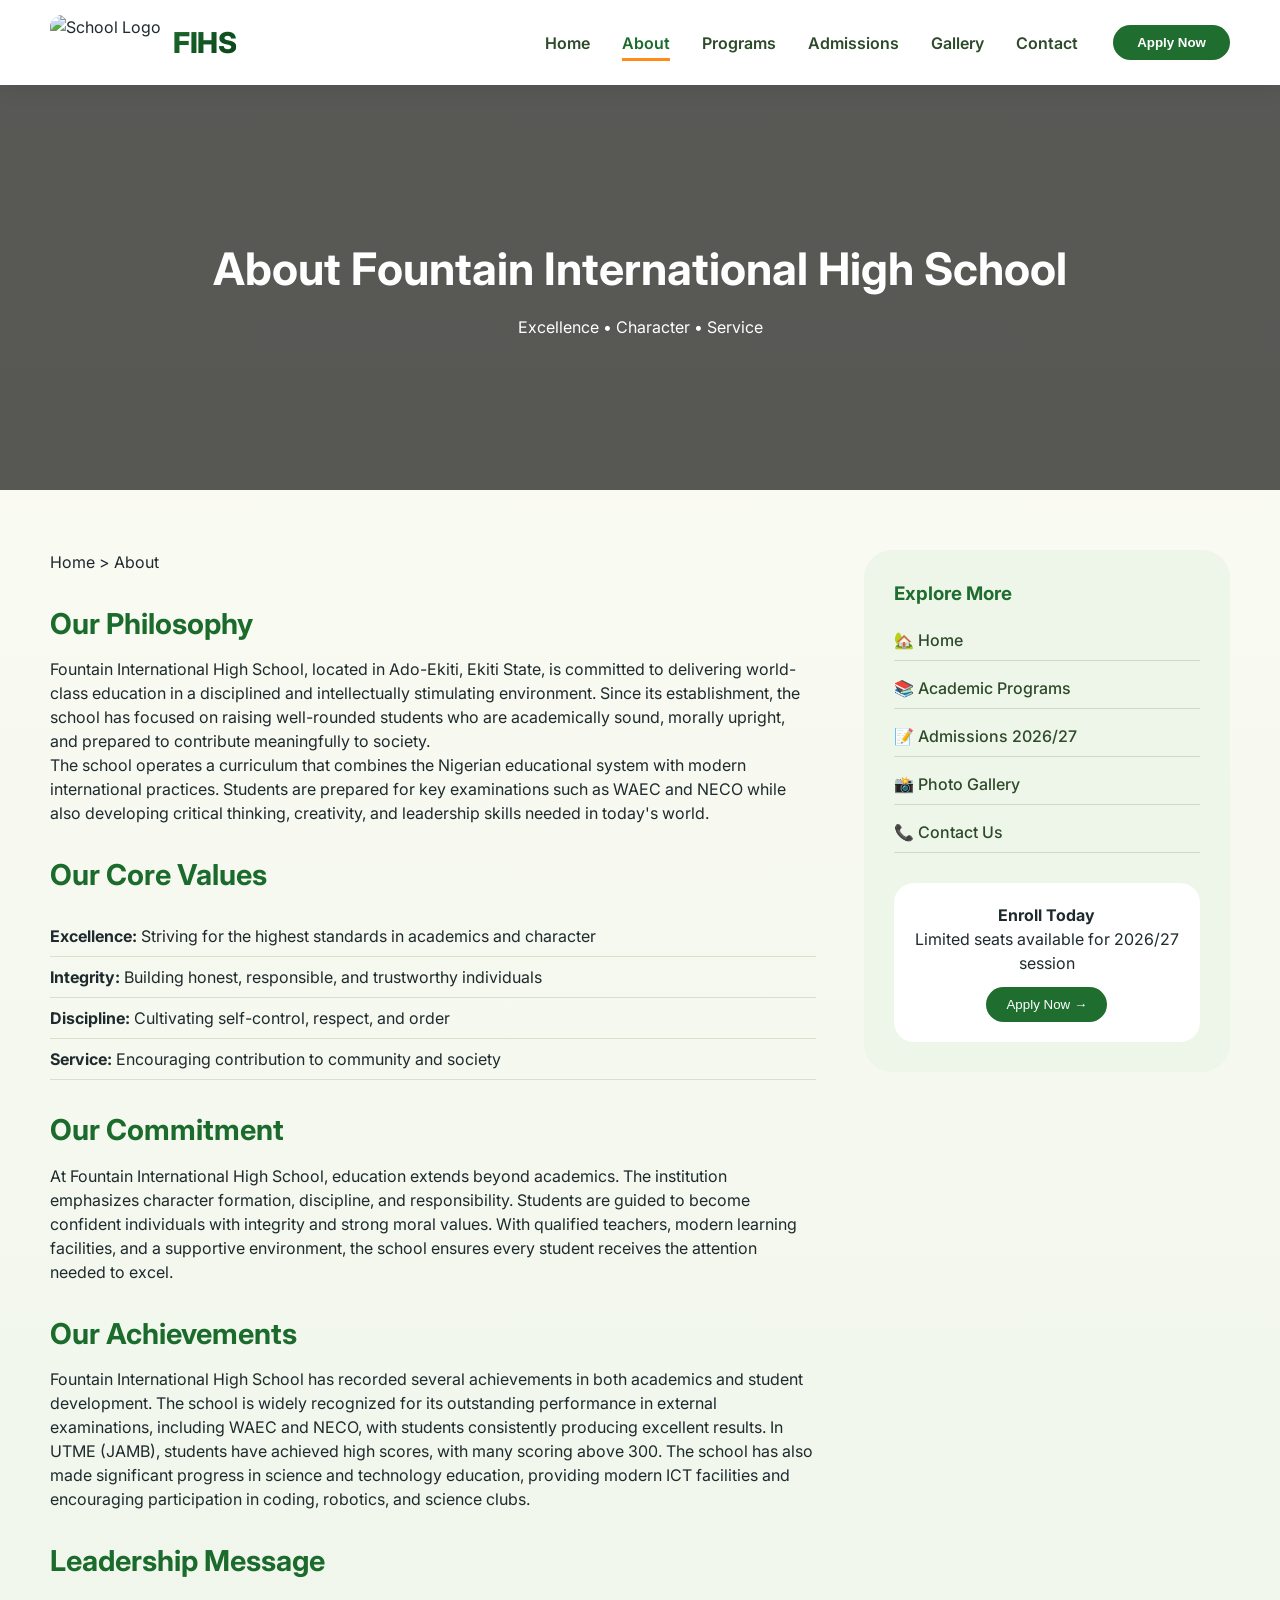
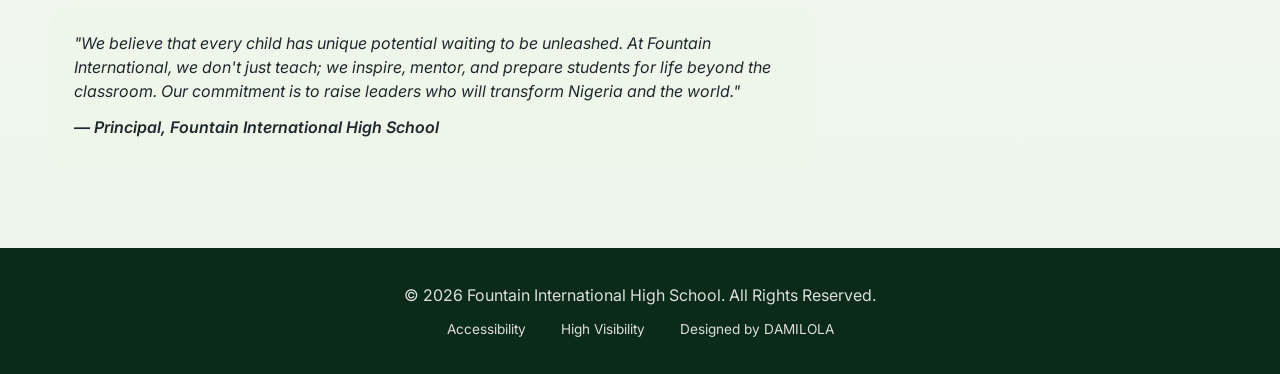
==== about.html @ 76697a02 "Add files via upload" ====
<!DOCTYPE html>
<html lang="en">
<head>
    <title>About FIHS | Fountain International High School</title>
    <meta charset="UTF-8">
    <meta name="viewport" content="width=device-width, initial-scale=1.0">
    <link href="https://fonts.googleapis.com/css2?family=Inter:opsz,wght@14..32,300;14..32,400;14..32,600;14..32,700&display=swap" rel="stylesheet">
    <link rel="stylesheet" href="fihs.css">
</head>
<body>

<header>
    <div class="hero">
        <img src="fihs/download.jpg" alt="School Logo">
        <span class="hero-text">FIHS</span>
    </div>
    <nav id="navMenu">
        <a href="index.html">Home</a>
        <a href="about.html" class="active">About</a>
        <a href="academics.html">Programs</a>
        <a href="admission.html">Admissions</a>
        <a href="gallery.html">Gallery</a>
        <a href="contact.html">Contact</a>
        <button class="apply-btn" onclick="location.href='admission.html'">Apply Now</button>
    </nav>
    <div class="menu-toggle" onclick="toggleMenu()">&#x2630;</div>
</header>

<section class="about-hero">
    <h1>About Fountain International High School</h1>
    <p>Excellence &bull; Character &bull; Service</p>
</section>

<section class="about-wrapper">
    <div class="about-main">
        <div class="breadcrumb">Home > About</div>
        
        <h2>Our Philosophy</h2>
        <p>Fountain International High School, located in Ado-Ekiti, Ekiti State, is committed to delivering world-class education in a disciplined and intellectually stimulating environment. Since its establishment, the school has focused on raising well-rounded students who are academically sound, morally upright, and prepared to contribute meaningfully to society.</p>

        <p>The school operates a curriculum that combines the Nigerian educational system with modern international practices. Students are prepared for key examinations such as WAEC and NECO while also developing critical thinking, creativity, and leadership skills needed in today's world.</p>

        <h2>Our Core Values</h2>
        <ul class="values-list">
            <li><strong>Excellence:</strong> Striving for the highest standards in academics and character</li>
            <li><strong>Integrity:</strong> Building honest, responsible, and trustworthy individuals</li>
            <li><strong>Discipline:</strong> Cultivating self-control, respect, and order</li>
            <li><strong>Service:</strong> Encouraging contribution to community and society</li>
        </ul>

        <h2>Our Commitment</h2>
        <p>At Fountain International High School, education extends beyond academics. The institution emphasizes character formation, discipline, and responsibility. Students are guided to become confident individuals with integrity and strong moral values. With qualified teachers, modern learning facilities, and a supportive environment, the school ensures every student receives the attention needed to excel.</p>

        <h2>Our Achievements</h2>
        <p>Fountain International High School has recorded several achievements in both academics and student development. The school is widely recognized for its outstanding performance in external examinations, including WAEC and NECO, with students consistently producing excellent results. In UTME (JAMB), students have achieved high scores, with many scoring above 300. The school has also made significant progress in science and technology education, providing modern ICT facilities and encouraging participation in coding, robotics, and science clubs.</p>

        <h2>Leadership Message</h2>
        <div class="message-box">
            <p>"We believe that every child has unique potential waiting to be unleashed. At Fountain International, we don't just teach; we inspire, mentor, and prepare students for life beyond the classroom. Our commitment is to raise leaders who will transform Nigeria and the world."</p>
            <p class="message-signature">— Principal, Fountain International High School</p>
        </div>
    </div>

    <aside class="about-sidebar">
        <h3>Explore More</h3>
        <ul>
            <li><a href="index.html">&#127969; Home</a></li>
            <li><a href="academics.html">&#x1F4DA; Academic Programs</a></li>
            <li><a href="admission.html">&#x1F4DD; Admissions 2026/27</a></li>
            <li><a href="gallery.html">&#x1F4F8; Photo Gallery</a></li>
            <li><a href="contact.html">&#x1F4DE; Contact Us</a></li>
        </ul>
        <div class="sidebar-cta">
            <h4>Enroll Today</h4>
            <p>Limited seats available for 2026/27 session</p>
            <button onclick="location.href='admission.html'">Apply Now →</button>
        </div>
    </aside>
</section>

<footer class="footer">
    <p class="copyright">© 2026 Fountain International High School. All Rights Reserved.</p>
    <ul class="footer-links">
        <li>Accessibility</li>
        <li>High Visibility</li>
        <li>Designed by DAMILOLA</li>
    </ul>
</footer>

<script>
function toggleMenu() {
    let menu = document.getElementById("navMenu");
    menu.style.display = menu.style.display === "flex" ? "none" : "flex";
}
</script>

</body>
</html>
---- fihs.css ----
/* RESET & BASE */
* {
    margin: 0;
    padding: 0;
    box-sizing: border-box;
}

body {
    font-family: 'Inter', Arial, sans-serif;
    background: linear-gradient(to bottom, #fefcf5, #edf5ea);
    color: #1e2a2e;
    line-height: 1.5;
}

/* HEADER */
header {
    position: sticky;
    top: 0;
    background: white;
    display: flex;
    justify-content: space-between;
    align-items: center;
    padding: 15px 50px;
    box-shadow: 0 4px 20px rgba(0,0,0,0.08);
    z-index: 1000;
}

.hero {
    display: flex;
    align-items: center;
    gap: 12px;
}

.hero img {
    height: 55px;
    width: auto;
    border-radius: 12px;
}

.hero-text {
    font-size: 1.8rem;
    font-weight: 800;
    background: linear-gradient(135deg, #1b6b2c, #0a421a);
    -webkit-background-clip: text;
    background-clip: text;
    color: transparent;
    letter-spacing: -0.5px;
}

nav {
    display: flex;
    align-items: center;
    gap: 8px;
}

nav a {
    margin: 0 12px;
    text-decoration: none;
    color: #2d4a2a;
    font-weight: 600;
    transition: 0.2s;
    position: relative;
}

nav a::after {
    content: '';
    position: absolute;
    bottom: -6px;
    left: 0;
    width: 0;
    height: 2.5px;
    background: #ff8c1a;
    transition: 0.25s;
}

nav a:hover::after, nav a.active::after {
    width: 100%;
}

nav a.active {
    color: #1b6b2c;
}

.apply-btn {
    background: #1f6e2f;
    color: white;
    border: none;
    padding: 10px 24px;
    border-radius: 40px;
    font-weight: 700;
    cursor: pointer;
    transition: 0.2s;
    margin-left: 15px;
}

.apply-btn:hover {
    background: #0e541f;
    transform: translateY(-2px);
}

.menu-toggle {
    display: none;
    font-size: 28px;
    cursor: pointer;
    color: #1f6e2f;
}

/* HERO SLIDER */
.hero-slider {
    position: relative;
    height: 85vh;
    overflow: hidden;
}

.slide {
    position: absolute;
    top: 0;
    left: 0;
    width: 100%;
    height: 100%;
    background-size: cover;
    background-position: center;
    opacity: 0;
    transition: opacity 0.8s ease;
    display: flex;
    align-items: center;
}

.slide.active {
    opacity: 1;
}

.slide-content {
    max-width: 700px;
    color: white;
    padding: 0 60px;
}

.slide-content h1 {
    font-size: 3.2rem;
    font-weight: 800;
    margin-bottom: 20px;
}

.slide-content p {
    font-size: 1.2rem;
    margin-bottom: 30px;
}

.hero-cta {
    background: #ff8c1a;
    border: none;
    padding: 14px 36px;
    border-radius: 50px;
    font-weight: 700;
    font-size: 1rem;
    cursor: pointer;
    transition: 0.2s;
}

.hero-cta:hover {
    background: #e67700;
    transform: scale(1.02);
}

.slider-prev, .slider-next {
    position: absolute;
    top: 50%;
    transform: translateY(-50%);
    background: rgba(0,0,0,0.5);
    color: white;
    border: none;
    font-size: 28px;
    padding: 12px 18px;
    cursor: pointer;
    border-radius: 50%;
    transition: 0.2s;
}

.slider-prev { left: 20px; }
.slider-next { right: 20px; }

.slider-prev:hover, .slider-next:hover {
    background: #ff8c1a;
}

/* VISION & MISSION */
.welcome {
    display: flex;
    gap: 40px;
    padding: 80px 60px;
    background: #ffffff;
}

.vision, .mission {
    flex: 1;
    background: #fafaf5;
    padding: 35px;
    border-radius: 28px;
    box-shadow: 0 12px 28px rgba(0,0,0,0.05);
    border: 1px solid #e8f0e2;
    transition: 0.3s;
}

.vision:hover, .mission:hover {
    transform: translateY(-6px);
}

.welcome h2 {
    color: #1d752d;
    font-size: 1.9rem;
    margin-bottom: 20px;
    border-left: 5px solid #ff8c1a;
    padding-left: 18px;
}

.welcome p {
    line-height: 1.65;
    color: #2d3a2c;
}

/* STATS SECTION */
.stats-section {
    display: flex;
    justify-content: space-around;
    flex-wrap: wrap;
    gap: 30px;
    padding: 60px 40px;
    background: linear-gradient(120deg, #1a5a28, #0f3d1a);
    color: white;
}

.stat-card {
    text-align: center;
}

.stat-number {
    font-size: 2.8rem;
    font-weight: 800;
}

.stat-label {
    font-size: 1rem;
    text-transform: uppercase;
    letter-spacing: 1px;
}

/* EXPERIENCE SECTION */
.experience {
    text-align: center;
    padding: 80px 20px;
    background: linear-gradient(145deg, #fefcf5, #eef5e8);
}

.experience h1 {
    font-size: 2.8rem;
    color: #144d1f;
    font-weight: 700;
}

.subtext {
    font-size: 1rem;
    color: #5a6e4d;
    margin-bottom: 25px;
}

.icon {
    font-size: 3rem;
    background: #1f6e2f;
    display: inline-block;
    width: 85px;
    height: 85px;
    line-height: 85px;
    border-radius: 50%;
    color: white;
    transition: 0.25s;
    animation: pulse 2s infinite;
}

@keyframes pulse {
    0% { transform: scale(1); box-shadow: 0 0 0 0 #ff8c1a80; }
    70% { transform: scale(1.05); box-shadow: 0 0 0 15px rgba(255,140,26,0); }
    100% { transform: scale(1); }
}

.icon:hover {
    transform: scale(1.1);
    background: #ff8c1a;
}

/* HIGHLIGHTS */
.highlights {
    padding: 70px 50px;
    text-align: center;
    background: white;
}

.highlights h2 {
    font-size: 2.2rem;
    color: #1f5e2a;
    margin-bottom: 40px;
}

.highlights-grid {
    display: grid;
    grid-template-columns: repeat(auto-fit, minmax(220px, 1fr));
    gap: 30px;
}

.highlight-item {
    padding: 25px;
    background: #f9faf4;
    border-radius: 24px;
    transition: 0.25s;
}

.highlight-item:hover {
    transform: translateY(-5px);
    box-shadow: 0 12px 24px rgba(0,0,0,0.08);
}

.highlight-icon {
    font-size: 2.8rem;
    margin-bottom: 12px;
}

/* FOOTER */
.footer {
    background: #0a2a1a;
    color: #ddd;
    text-align: center;
    padding: 35px 20px;
}

.footer-links {
    display: flex;
    justify-content: center;
    gap: 35px;
    list-style: none;
    margin-top: 12px;
}

.footer-links li {
    cursor: pointer;
    font-size: 0.85rem;
}

/* ABOUT PAGE */
.about-hero {
    background: linear-gradient(rgba(0,0,0,0.65), rgba(0,0,0,0.65)), url('fihs/field.jpg');
    background-size: cover;
    background-position: center;
    height: 45vh;
    display: flex;
    flex-direction: column;
    align-items: center;
    justify-content: center;
    color: white;
    text-align: center;
}

.about-hero h1 {
    font-size: 2.8rem;
    margin-bottom: 12px;
}

.about-wrapper {
    display: flex;
    gap: 48px;
    padding: 60px 50px;
    max-width: 1300px;
    margin: 0 auto;
}

.about-main {
    flex: 2.5;
}

.about-main h2 {
    color: #1b6b2c;
    margin: 28px 0 12px 0;
    font-size: 1.8rem;
}

.values-list {
    list-style: none;
    padding-left: 0;
    margin: 20px 0;
}

.values-list li {
    padding: 8px 0;
    border-bottom: 1px solid #d4e2cc;
}

.message-box {
    background: #eef5e9;
    padding: 24px;
    border-radius: 20px;
    margin: 25px 0;
    font-style: italic;
}

.message-signature {
    margin-top: 12px;
    font-weight: 600;
}

.about-sidebar {
    flex: 1;
    background: #eef5e9;
    padding: 30px;
    border-radius: 28px;
    height: fit-content;
}

.about-sidebar h3 {
    color: #1f6e2f;
    margin-bottom: 20px;
}

.about-sidebar ul {
    list-style: none;
}

.about-sidebar li {
    margin: 15px 0;
    border-bottom: 1px solid #cbdcc0;
    padding-bottom: 8px;
}

.about-sidebar a {
    text-decoration: none;
    color: #2d4a2a;
    font-weight: 500;
}

.sidebar-cta {
    margin-top: 30px;
    background: white;
    padding: 20px;
    border-radius: 20px;
    text-align: center;
}

.sidebar-cta button {
    background: #1f6e2f;
    color: white;
    border: none;
    padding: 10px 20px;
    border-radius: 40px;
    margin-top: 12px;
    cursor: pointer;
}

/* GALLERY */
.gallery-title {
    text-align: center;
    font-size: 3rem;
    margin: 40px 0 10px;
    color: #1b5e2a;
}

.gallery-subtitle {
    text-align: center;
    color: #5a6e4d;
    margin-bottom: 30px;
}

.gallery {
    display: grid;
    grid-template-columns: repeat(auto-fit, minmax(260px, 1fr));
    grid-auto-rows: 220px;
    gap: 22px;
    padding: 30px 50px;
}

.card {
    overflow: hidden;
    border-radius: 20px;
    box-shadow: 0 8px 20px rgba(0,0,0,0.1);
    transition: 0.25s;
    cursor: pointer;
    background: white;
}

.card img {
    width: 100%;
    height: 100%;
    object-fit: cover;
    transition: 0.4s;
}

.card:hover img {
    transform: scale(1.08);
}

.tall { grid-row: span 2; }
.wide { grid-column: span 2; }

/* CONTACT PAGE */
.contact-hero {
    background: linear-gradient(135deg, #1f5e2a, #0f3b1a);
    color: white;
    text-align: center;
    padding: 60px 20px;
}

.contact-page {
    max-width: 1200px;
    margin: 50px auto;
    padding: 0 30px;
}

.contact-row {
    display: flex;
    gap: 35px;
    flex-wrap: wrap;
}

.contact-box, .contact-aside {
    background: white;
    padding: 30px;
    border-radius: 28px;
    box-shadow: 0 8px 20px rgba(0,0,0,0.05);
    flex: 1;
}

.contact-box h3, .contact-aside h3 {
    color: #1f6e2f;
    margin-bottom: 16px;
}

.contact-aside ul {
    list-style: none;
}

.contact-aside li {
    margin: 12px 0;
}

.contact-aside a {
    text-decoration: none;
    color: #2d4a2a;
}

.map-container {
    margin: 40px 0;
    border-radius: 28px;
    overflow: hidden;
}

.contact-form-container {
    background: white;
    padding: 35px;
    border-radius: 28px;
}

.contact-form {
    display: flex;
    flex-direction: column;
    gap: 18px;
}

.contact-form input, .contact-form textarea {
    padding: 14px 18px;
    border: 1px solid #cde0c2;
    border-radius: 40px;
    font-family: inherit;
}

.contact-form button {
    background: #1f6e2f;
    color: white;
    border: none;
    padding: 14px;
    border-radius: 40px;
    font-weight: 700;
    cursor: pointer;
}

/* ACADEMICS PAGE */
.academics-hero {
    background: linear-gradient(135deg, #0c4a1c, #1a6b2a);
    color: white;
    text-align: center;
    padding: 80px 20px;
}

.programs-grid {
    padding: 60px 40px;
    text-align: center;
}

.program-cards {
    display: grid;
    grid-template-columns: repeat(auto-fit, minmax(270px, 1fr));
    gap: 35px;
    margin-top: 40px;
}

.program-card {
    background: white;
    padding: 30px;
    border-radius: 28px;
    text-align: left;
    transition: 0.25s;
}

.program-card:hover {
    transform: translateY(-8px);
    box-shadow: 0 20px 30px rgba(0,0,0,0.1);
}

.program-icon {
    font-size: 2.8rem;
    margin-bottom: 15px;
}

.exam-section {
    background: #eef5ea;
    padding: 60px 40px;
    text-align: center;
}

.exam-grid {
    display: flex;
    flex-wrap: wrap;
    justify-content: center;
    gap: 25px;
    margin-top: 35px;
}

.exam-item {
    background: white;
    padding: 25px 35px;
    border-radius: 20px;
    min-width: 180px;
}

/* ADMISSION PAGE */
.admission-hero {
    background: #ff8c1a;
    color: #1e2a2e;
    text-align: center;
    padding: 50px 20px;
}

.admission-container {
    max-width: 1100px;
    margin: 50px auto;
    padding: 0 25px;
}

.admission-grid {
    display: flex;
    gap: 35px;
    flex-wrap: wrap;
}

.admission-steps, .exam-dates {
    flex: 1;
    background: white;
    padding: 30px;
    border-radius: 28px;
    box-shadow: 0 5px 15px rgba(0,0,0,0.05);
}

.step {
    margin: 20px 0;
    padding: 12px;
    background: #f5f9f2;
    border-radius: 12px;
}

.admission-criteria {
    margin: 45px 0;
    background: #fefcf0;
    padding: 35px;
    border-radius: 28px;
}

.fees-info {
    display: flex;
    gap: 35px;
    flex-wrap: wrap;
    margin: 40px 0;
}

.fees-card, .scholarship-card {
    flex: 1;
    background: white;
    padding: 30px;
    border-radius: 28px;
}

/* RESPONSIVE */
@media(max-width: 850px) {
    header { padding: 15px 25px; }
    nav {
        display: none;
        flex-direction: column;
        position: absolute;
        top: 75px;
        right: 20px;
        background: white;
        width: 230px;
        padding: 25px;
        border-radius: 28px;
        box-shadow: 0 10px 30px rgba(0,0,0,0.1);
        z-index: 999;
    }
    nav a { margin: 12px 0; }
    .menu-toggle { display: block; }
    .welcome { flex-direction: column; padding: 40px 25px; }
    .about-wrapper { flex-direction: column; padding: 30px 20px; }
    .gallery { padding: 20px; grid-auto-rows: 180px; }
    .wide { grid-column: span 1; }
    .tall { grid-row: span 1; }
    .slide-content h1 { font-size: 2rem; }
}

@media(max-width: 550px) {
    .hero-slider { height: 70vh; }
    .stat-number { font-size: 2rem; }
}
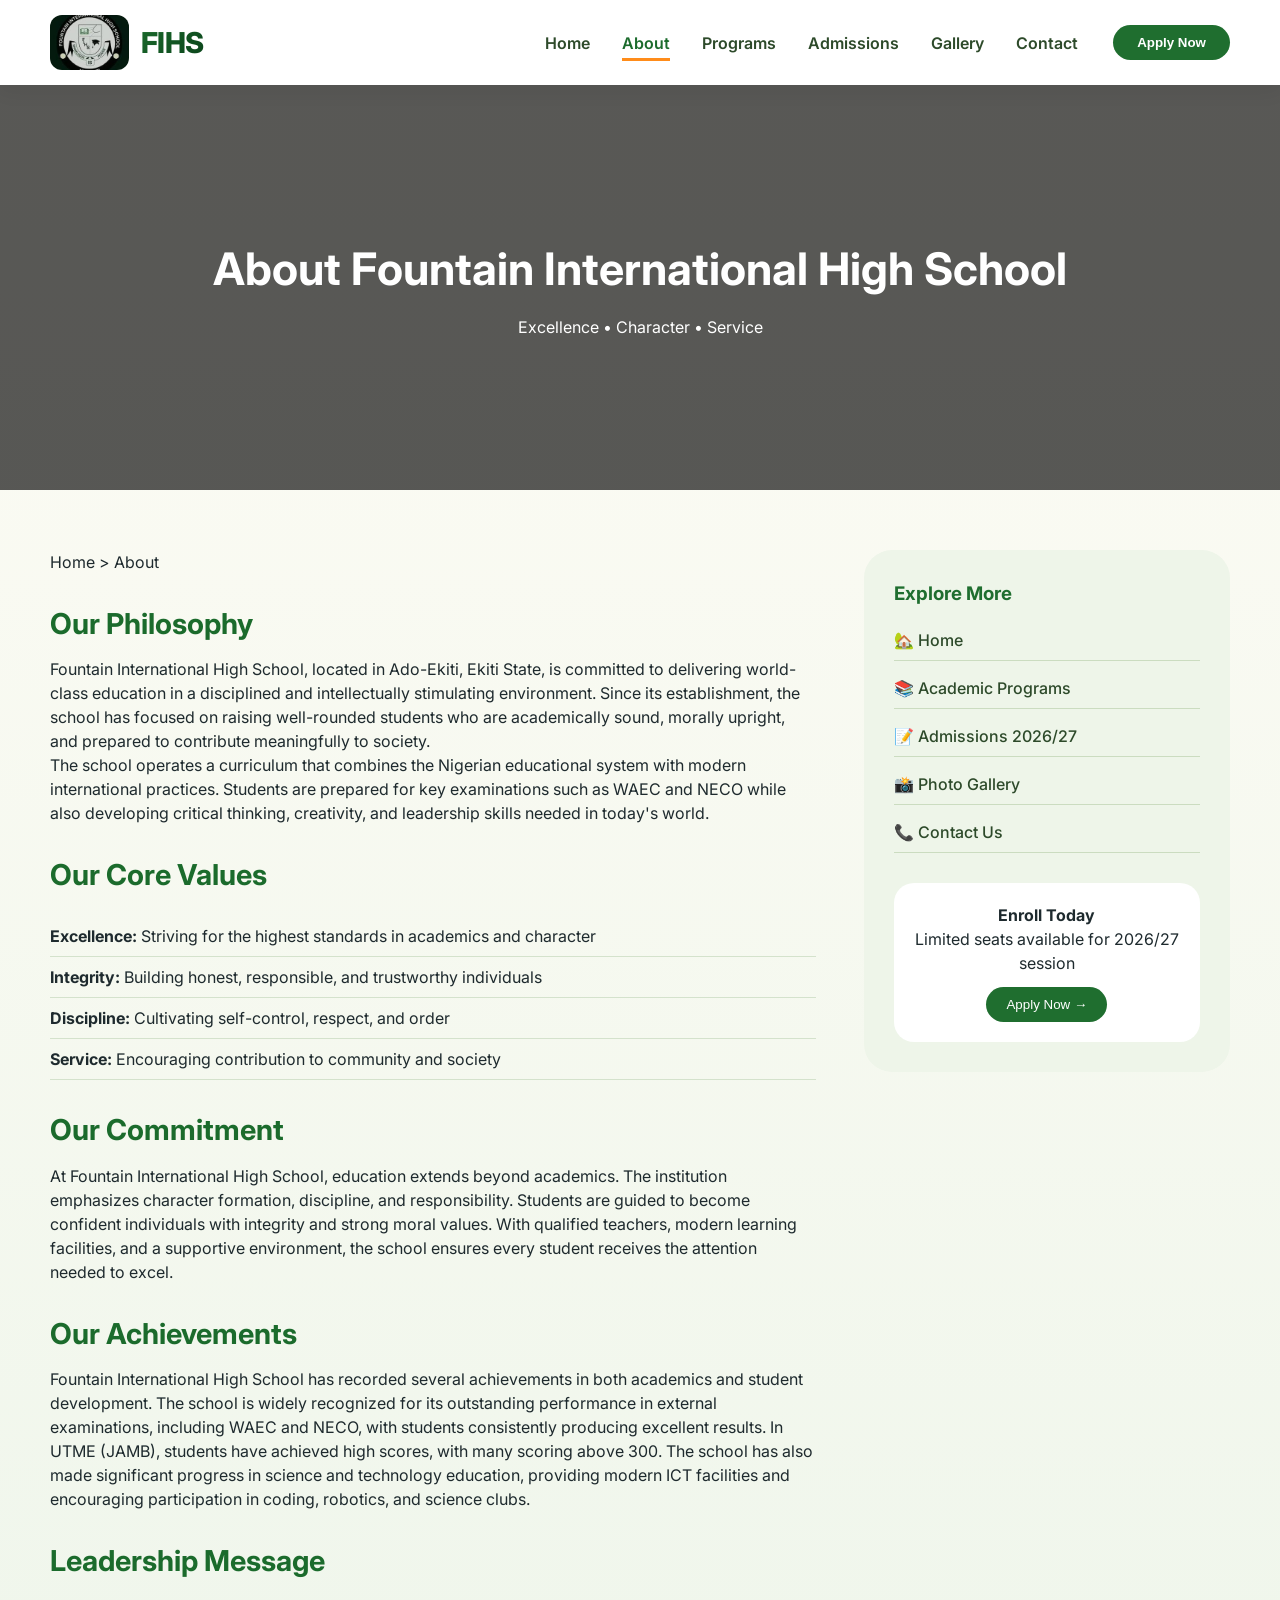
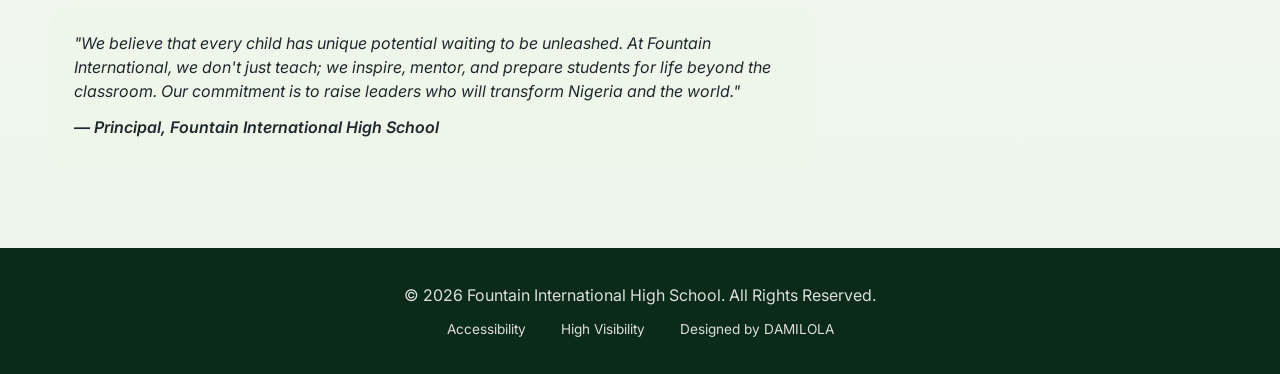
==== commit b02f0cfe: "Update about.html" ====
--- a/about.html
+++ b/about.html
@@ -11,7 +11,7 @@
 
 <header>
     <div class="hero">
-        <img src="fihs/download.jpg" alt="School Logo">
+        <img src="download.jpg" alt="School Logo">
         <span class="hero-text">FIHS</span>
     </div>
     <nav id="navMenu">
@@ -95,4 +95,4 @@
 </script>
 
 </body>
-</html>+</html>
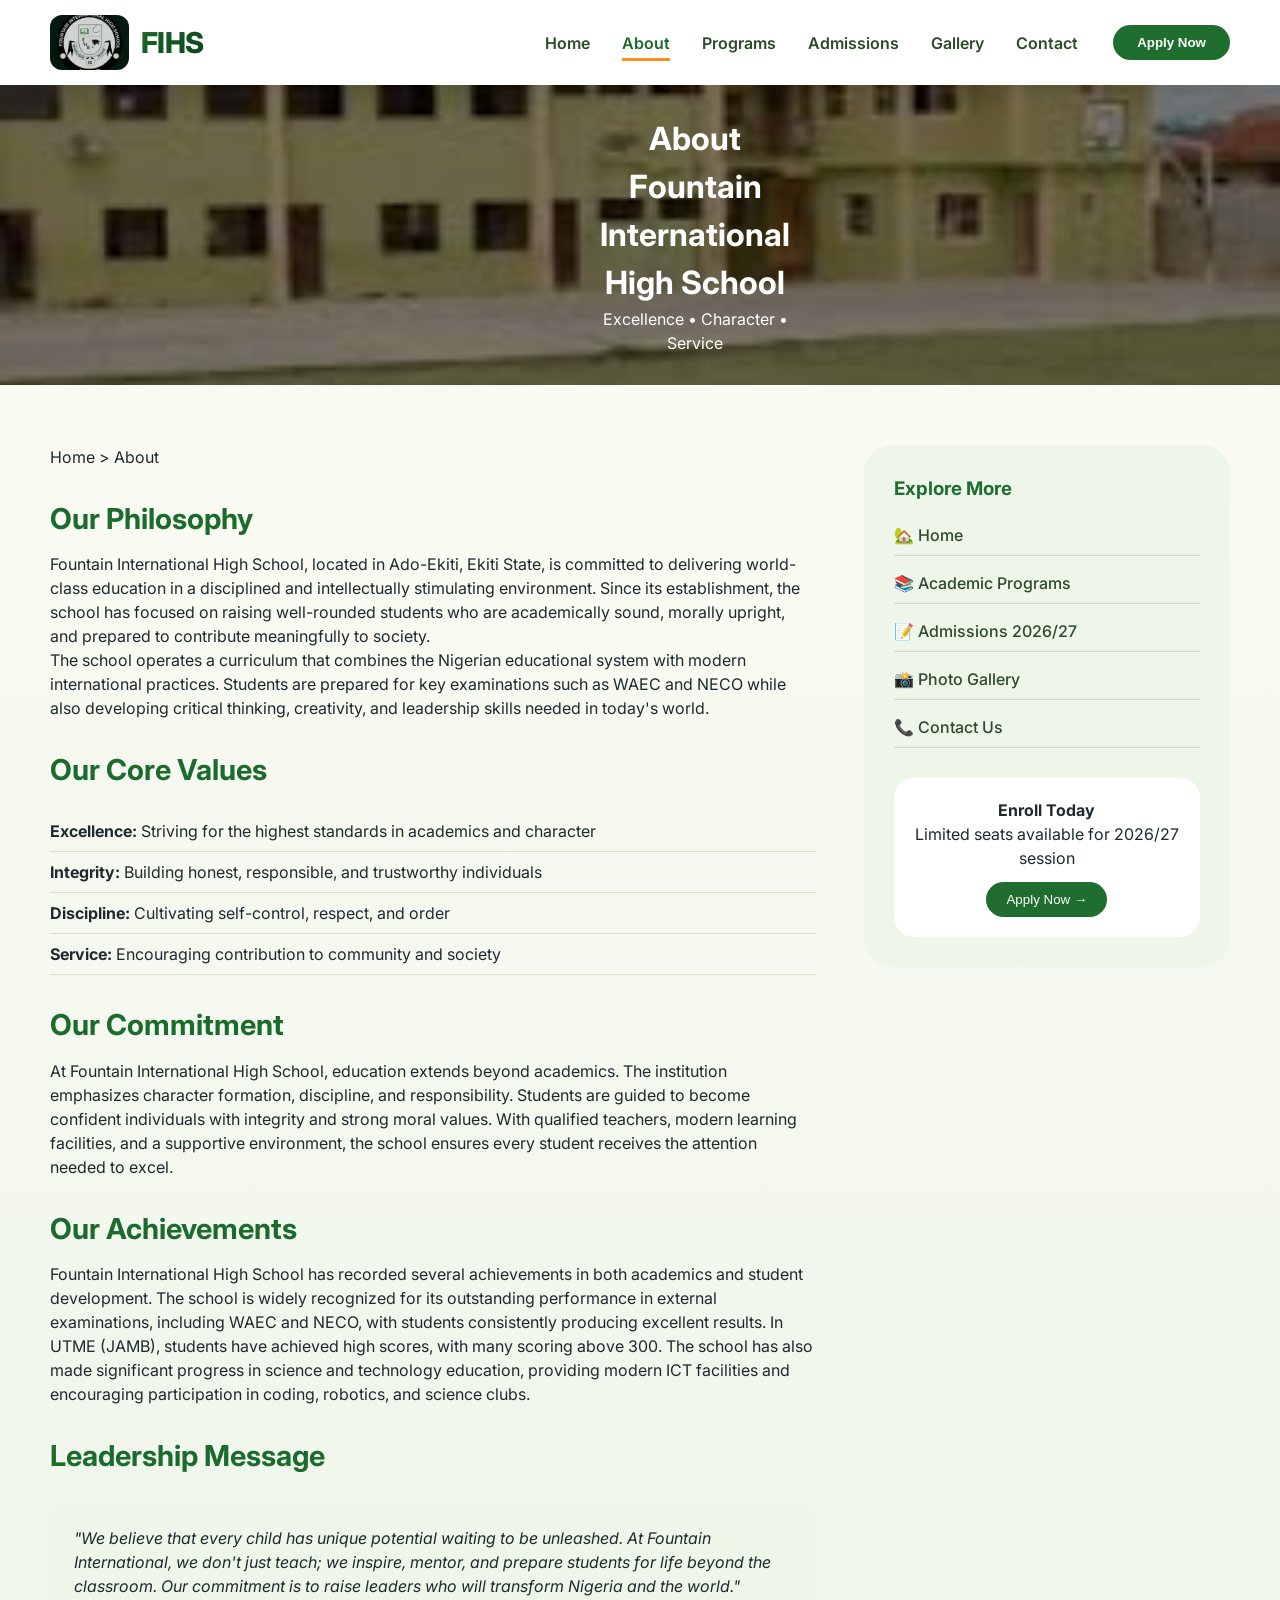
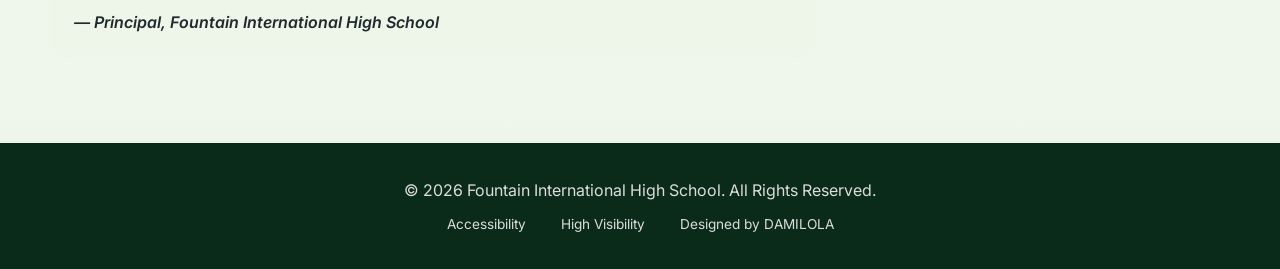
==== commit 6e9dcb8f: "Update about.html" ====
--- a/about.html
+++ b/about.html
@@ -26,10 +26,14 @@
     <div class="menu-toggle" onclick="toggleMenu()">&#x2630;</div>
 </header>
 
-<section class="about-hero">
-    <h1>About Fountain International High School</h1>
-    <p>Excellence &bull; Character &bull; Service</p>
-</section>
+<div class="hero-slider" style="height: 300px;">
+    <div class="slide active" style="background-image: linear-gradient(rgba(0,0,0,0.5), rgba(0,0,0,0.5)), url('field.jpg');">
+        <div style="color: white;text-align: center;padding: 600px;">
+           <h1>About Fountain International High School</h1>
+           <p>Excellence &bull; Character &bull; Service</p>
+        </div>
+    </div>
+ </div>
 
 <section class="about-wrapper">
     <div class="about-main">
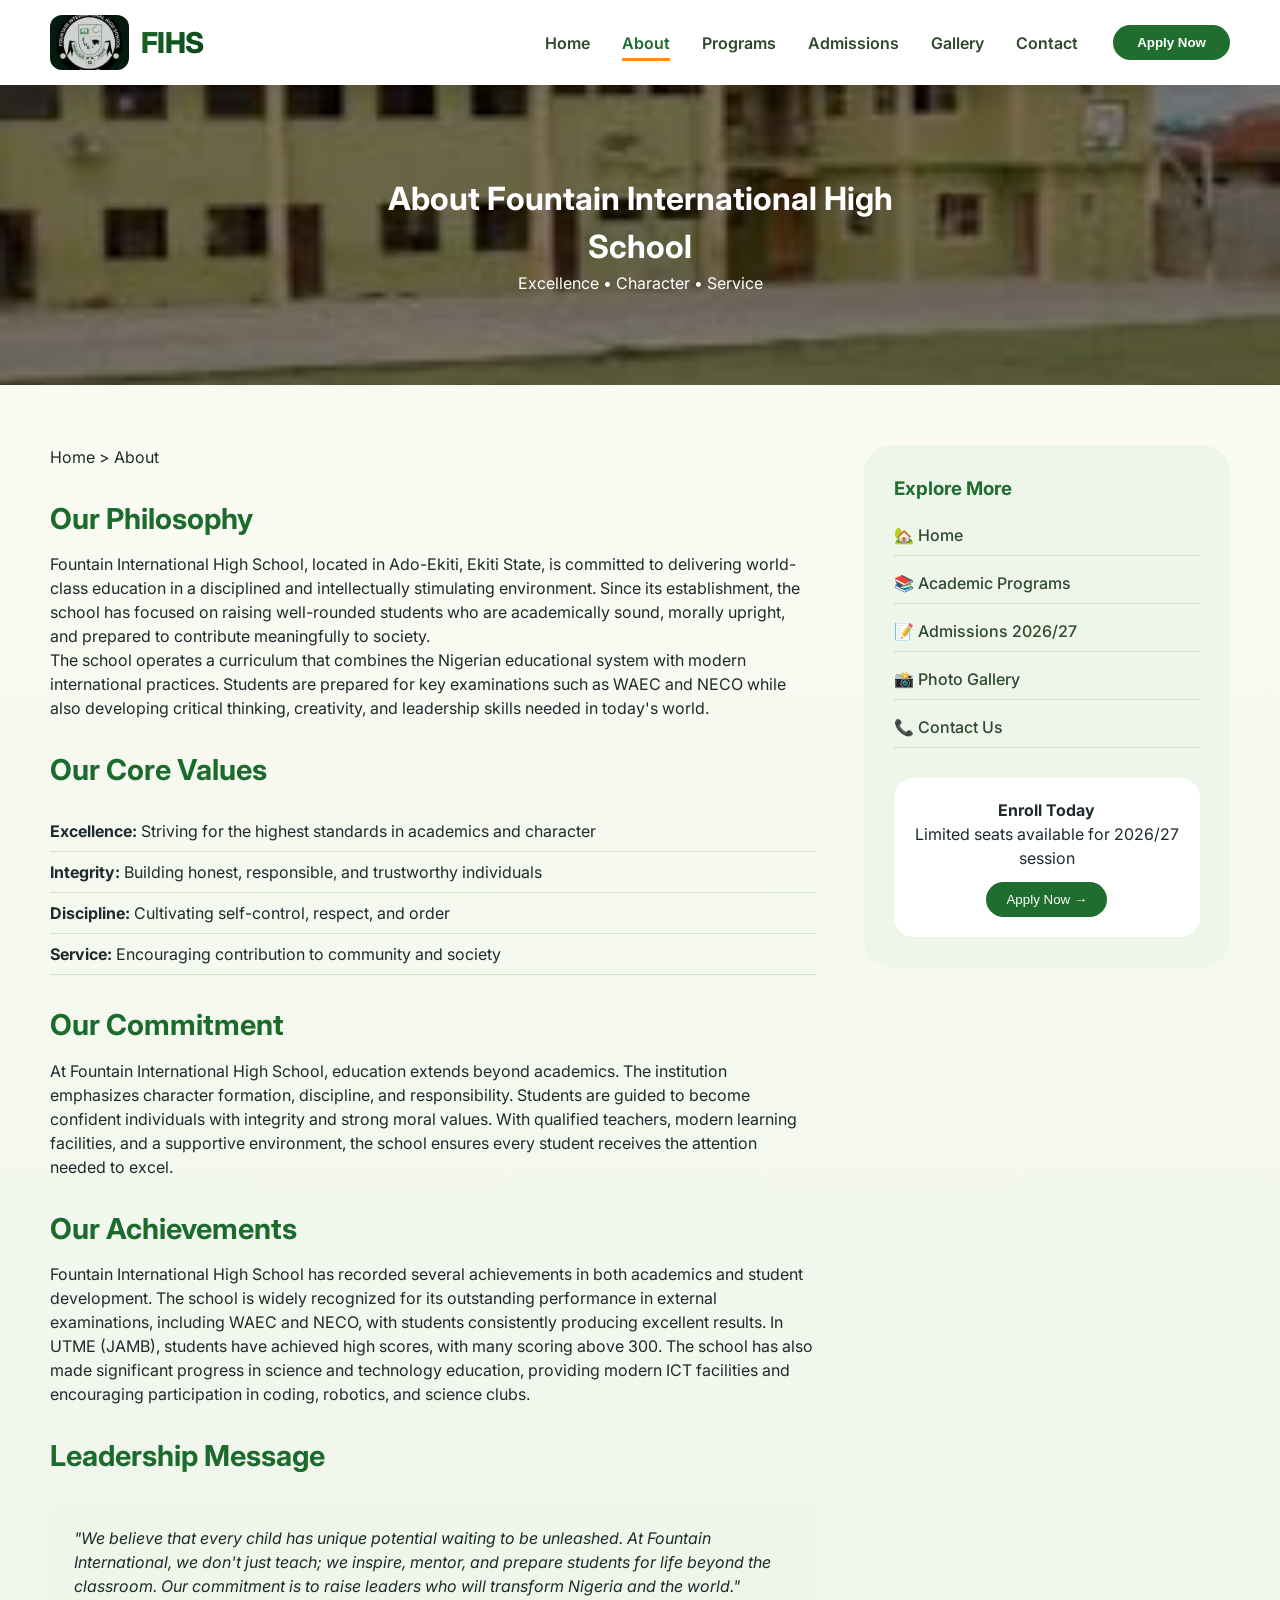
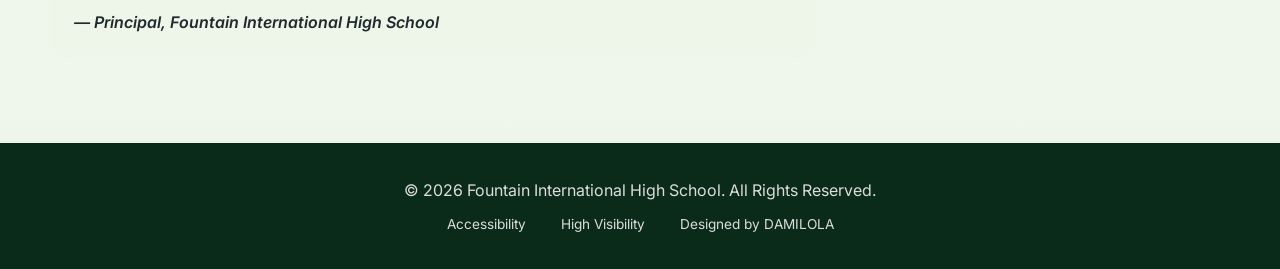
==== commit e06ab97e: "Update about.html" ====
--- a/about.html
+++ b/about.html
@@ -28,7 +28,7 @@
 
 <div class="hero-slider" style="height: 300px;">
     <div class="slide active" style="background-image: linear-gradient(rgba(0,0,0,0.5), rgba(0,0,0,0.5)), url('field.jpg');">
-        <div style="color: white;text-align: center;padding: 600px;">
+        <div style="color: white;text-align: center;max-width: 600px;margin: 0 auto;">
            <h1>About Fountain International High School</h1>
            <p>Excellence &bull; Character &bull; Service</p>
         </div>
